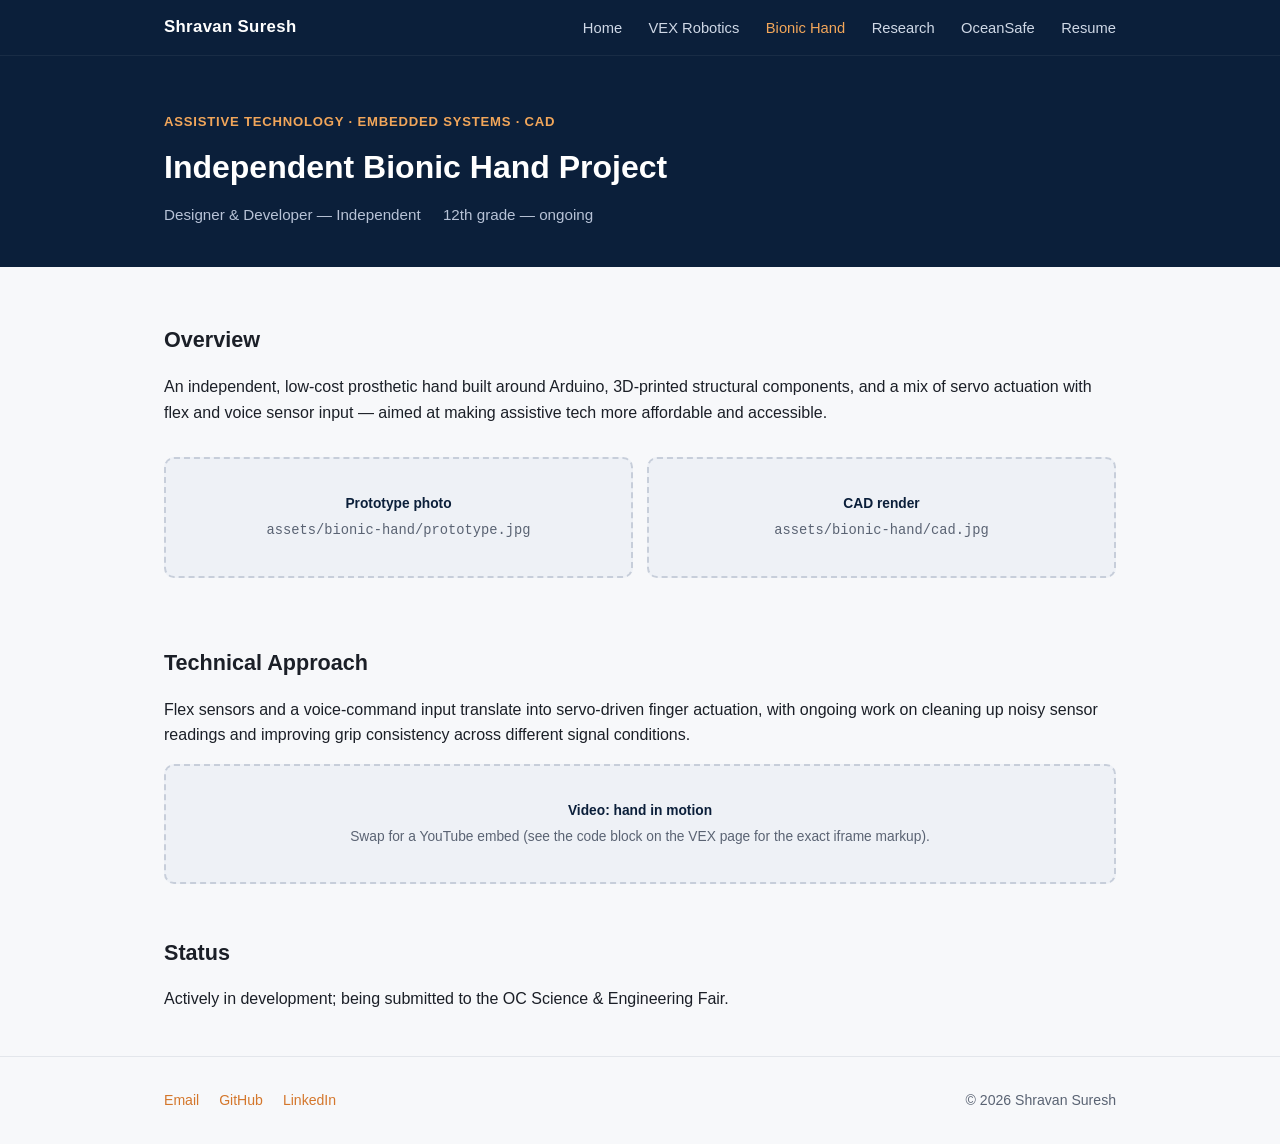
==== bionic-hand.html @ eacf4aff "Rename bionichand.html to bionic-hand.html" ====
<!DOCTYPE html>
<html lang="en">
<head>
<meta charset="UTF-8">
<meta name="viewport" content="width=device-width, initial-scale=1.0">
<title>Independent Bionic Hand Project | Shravan Suresh</title>
<link rel="stylesheet" href="style.css">
</head>
<body>

<header class="site-nav">
  <div class="wrap">
    <a class="brand" href="index.html">Shravan Suresh</a>
    <nav>
      <a href="index.html">Home</a>
      <a href="vex-robotics.html">VEX Robotics</a>
      <a href="bionic-hand.html" class="current">Bionic Hand</a>
      <a href="research.html">Research</a>
      <a href="oceansafe.html">OceanSafe</a>
      <a href="resume.pdf">Resume</a>
    </nav>
  </div>
</header>

<div class="project-hero">
  <div class="wrap">
    <div class="eyebrow">Assistive Technology · Embedded Systems · CAD</div>
    <h1>Independent Bionic Hand Project</h1>
    <div class="meta">
      <span>Designer &amp; Developer — Independent</span>
      <span>12th grade — ongoing</span>
    </div>
  </div>
</div>

<article class="wrap" style="padding-top:48px;">

  <div class="section-block">
    <h2>Overview</h2>
    <p>
      <!-- This is placeholder copy — expand with the specific technical narrative:
           what problem you're solving, what makes the sensing/control hard, and
           what you learned. See the VEX page for the level of detail to aim for. -->
      An independent, low-cost prosthetic hand built around Arduino, 3D-printed
      structural components, and a mix of servo actuation with flex and voice sensor
      input — aimed at making assistive tech more affordable and accessible.
    </p>
    <div class="media-grid">
      <div class="media-placeholder"><span class="label">Prototype photo</span><code>assets/bionic-hand/prototype.jpg</code></div>
      <div class="media-placeholder"><span class="label">CAD render</span><code>assets/bionic-hand/cad.jpg</code></div>
    </div>
  </div>

  <div class="section-block">
    <h2>Technical Approach</h2>
    <p>
      <!-- Fill in: sensor fusion approach, control loop, calibration process,
           specific engineering problems you hit (e.g. signal noise, grip force
           calibration) and how you solved them — this is the section recruiters
           actually read closely. -->
      Flex sensors and a voice-command input translate into servo-driven finger
      actuation, with ongoing work on cleaning up noisy sensor readings and improving
      grip consistency across different signal conditions.
    </p>
    <div class="media-placeholder">
      <span class="label">Video: hand in motion</span>
      Swap for a YouTube embed (see the code block on the VEX page for the exact iframe markup).
    </div>
  </div>

  <div class="section-block">
    <h2>Status</h2>
    <p>Actively in development; being submitted to the OC Science &amp; Engineering Fair.</p>
  </div>

</article>

<footer>
  <div class="wrap">
    <div>
      <a href="mailto:you@example.com">Email</a>
      <a href="https://github.com/YOUR-USERNAME">GitHub</a>
      <a href="https://linkedin.com/in/YOUR-PROFILE">LinkedIn</a>
    </div>
    <div>&copy; 2026 Shravan Suresh</div>
  </div>
</footer>

</body>
</html>
---- style.css ----
/* ============================================================
   Shravan Suresh — Portfolio Stylesheet
   Shared across all pages. Edit colors in :root to re-theme.
   ============================================================ */

:root {
  --navy: #0b1f3a;
  --navy-light: #14335c;
  --accent: #d4772c;
  --accent-light: #f2a65a;
  --bg: #f7f8fa;
  --card-bg: #ffffff;
  --text: #1b1f27;
  --text-muted: #5a6373;
  --border: #e3e6eb;
  --code-bg: #101826;
  --code-text: #d7e0ee;
  --radius: 10px;
  --max-width: 1000px;
}

* { box-sizing: border-box; }

html { scroll-behavior: smooth; }

body {
  margin: 0;
  font-family: -apple-system, BlinkMacSystemFont, "Segoe UI", Roboto, Helvetica, Arial, sans-serif;
  background: var(--bg);
  color: var(--text);
  line-height: 1.6;
}

a { color: var(--accent); text-decoration: none; }
a:hover { text-decoration: underline; }

img { max-width: 100%; display: block; }

/* ---------- Layout ---------- */

.wrap {
  max-width: var(--max-width);
  margin: 0 auto;
  padding: 0 24px;
}

section { padding: 64px 0; }
section.tight { padding: 40px 0; }

/* ---------- Nav ---------- */

header.site-nav {
  background: var(--navy);
  position: sticky;
  top: 0;
  z-index: 50;
  box-shadow: 0 1px 0 rgba(255,255,255,0.06);
}

header.site-nav .wrap {
  display: flex;
  align-items: center;
  justify-content: space-between;
  padding-top: 14px;
  padding-bottom: 14px;
}

header.site-nav .brand {
  color: #fff;
  font-weight: 700;
  font-size: 1.05rem;
  letter-spacing: 0.02em;
}
header.site-nav .brand:hover { text-decoration: none; opacity: 0.9; }

header.site-nav nav a {
  color: #cfd8e6;
  margin-left: 22px;
  font-size: 0.92rem;
  font-weight: 500;
}
header.site-nav nav a:hover { color: #fff; text-decoration: none; }
header.site-nav nav a.current { color: var(--accent-light); }

@media (max-width: 640px) {
  header.site-nav .wrap { flex-direction: column; gap: 10px; align-items: flex-start; }
  header.site-nav nav a { margin-left: 0; margin-right: 16px; }
}

/* ---------- Hero ---------- */

.hero {
  background: linear-gradient(135deg, var(--navy) 0%, var(--navy-light) 100%);
  color: #fff;
  padding: 80px 0 64px;
}
.hero h1 { font-size: 2.4rem; margin: 0 0 8px; }
.hero .role { color: var(--accent-light); font-weight: 600; font-size: 1.05rem; margin-bottom: 18px; }
.hero p.lede { max-width: 640px; color: #cfd8e6; font-size: 1.05rem; }
.hero .cta-row { margin-top: 28px; display: flex; gap: 14px; flex-wrap: wrap; }

.btn {
  display: inline-block;
  padding: 11px 20px;
  border-radius: 6px;
  font-weight: 600;
  font-size: 0.92rem;
  border: 1px solid transparent;
}
.btn.primary { background: var(--accent); color: #fff; }
.btn.primary:hover { background: var(--accent-light); text-decoration: none; }
.btn.ghost { border-color: rgba(255,255,255,0.4); color: #fff; }
.btn.ghost:hover { border-color: #fff; text-decoration: none; }

/* ---------- Project grid (index page) ---------- */

.section-heading {
  font-size: 1.5rem;
  margin-bottom: 6px;
}
.section-sub {
  color: var(--text-muted);
  margin-bottom: 32px;
  max-width: 640px;
}

.project-grid {
  display: grid;
  grid-template-columns: repeat(auto-fit, minmax(260px, 1fr));
  gap: 22px;
}

.card {
  background: var(--card-bg);
  border: 1px solid var(--border);
  border-radius: var(--radius);
  overflow: hidden;
  transition: box-shadow 0.15s ease, transform 0.15s ease;
}
.card:hover { box-shadow: 0 10px 24px rgba(11,31,58,0.08); transform: translateY(-2px); }

.card .thumb {
  height: 160px;
  background: linear-gradient(135deg, var(--navy) 0%, var(--navy-light) 100%);
  display: flex;
  align-items: center;
  justify-content: center;
  color: rgba(255,255,255,0.55);
  font-size: 0.8rem;
  text-align: center;
  padding: 12px;
}

.card .body { padding: 18px 20px 22px; }
.card h3 { margin: 0 0 6px; font-size: 1.08rem; }
.card p { color: var(--text-muted); font-size: 0.92rem; margin: 0 0 14px; }
.card .tag-row { margin-bottom: 12px; }
.tag {
  display: inline-block;
  font-size: 0.72rem;
  background: #eef1f6;
  color: var(--navy);
  padding: 3px 9px;
  border-radius: 100px;
  margin-right: 6px;
  margin-bottom: 6px;
  font-weight: 600;
}
.card .status {
  font-size: 0.72rem;
  font-weight: 700;
  text-transform: uppercase;
  letter-spacing: 0.04em;
  color: var(--accent);
}

/* ---------- Project detail pages ---------- */

.project-hero {
  background: var(--navy);
  color: #fff;
  padding: 56px 0 40px;
}
.project-hero .eyebrow { color: var(--accent-light); font-weight: 700; font-size: 0.82rem; text-transform: uppercase; letter-spacing: 0.06em; margin-bottom: 10px; }
.project-hero h1 { margin: 0 0 10px; font-size: 2rem; }
.project-hero .meta { color: #b7c2d6; font-size: 0.95rem; }
.project-hero .meta span { margin-right: 18px; }

.stat-row {
  display: grid;
  grid-template-columns: repeat(auto-fit, minmax(150px, 1fr));
  gap: 14px;
  margin-top: 28px;
}
.stat-box {
  background: rgba(255,255,255,0.06);
  border: 1px solid rgba(255,255,255,0.12);
  border-radius: var(--radius);
  padding: 14px 16px;
}
.stat-box .num { font-size: 1.35rem; font-weight: 700; color: var(--accent-light); }
.stat-box .label { font-size: 0.78rem; color: #cfd8e6; }

article h2 {
  font-size: 1.35rem;
  margin: 0 0 6px;
  padding-top: 8px;
}
article h3 {
  font-size: 1.08rem;
  margin: 24px 0 8px;
}
article p { color: var(--text); }
article .section-block { margin-bottom: 44px; }

/* Image / video placeholders — swap these divs for real <img>/<iframe> tags */
.media-placeholder {
  border: 2px dashed #c7ceda;
  border-radius: var(--radius);
  background: #eef1f6;
  color: var(--text-muted);
  padding: 34px 20px;
  text-align: center;
  font-size: 0.86rem;
  margin: 16px 0;
}
.media-placeholder .label {
  font-weight: 700;
  color: var(--navy);
  display: block;
  margin-bottom: 4px;
}
.media-grid {
  display: grid;
  grid-template-columns: repeat(auto-fit, minmax(220px, 1fr));
  gap: 14px;
}

/* Code blocks */
pre.code {
  background: var(--code-bg);
  color: var(--code-text);
  padding: 18px 20px;
  border-radius: var(--radius);
  overflow-x: auto;
  font-size: 0.85rem;
  line-height: 1.5;
}
pre.code code { font-family: "SFMono-Regular", Consolas, "Liberation Mono", Menlo, monospace; }
.code-caption {
  font-size: 0.8rem;
  color: var(--text-muted);
  margin-top: -8px;
  margin-bottom: 18px;
}

/* Tables */
table.test-table {
  width: 100%;
  border-collapse: collapse;
  margin: 12px 0 20px;
  font-size: 0.9rem;
}
table.test-table th, table.test-table td {
  border: 1px solid var(--border);
  padding: 8px 12px;
  text-align: left;
}
table.test-table th { background: #eef1f6; }

ul.clean { padding-left: 20px; }
ul.clean li { margin-bottom: 6px; }

.callout {
  border-left: 4px solid var(--accent);
  background: #fff6ec;
  padding: 14px 18px;
  border-radius: 0 var(--radius) var(--radius) 0;
  font-size: 0.92rem;
  margin: 18px 0;
}

/* ---------- Footer ---------- */

footer {
  border-top: 1px solid var(--border);
  padding: 32px 0;
  color: var(--text-muted);
  font-size: 0.88rem;
  margin-top: 40px;
}
footer .wrap { display: flex; justify-content: space-between; flex-wrap: wrap; gap: 10px; }
footer a { margin-right: 16px; }
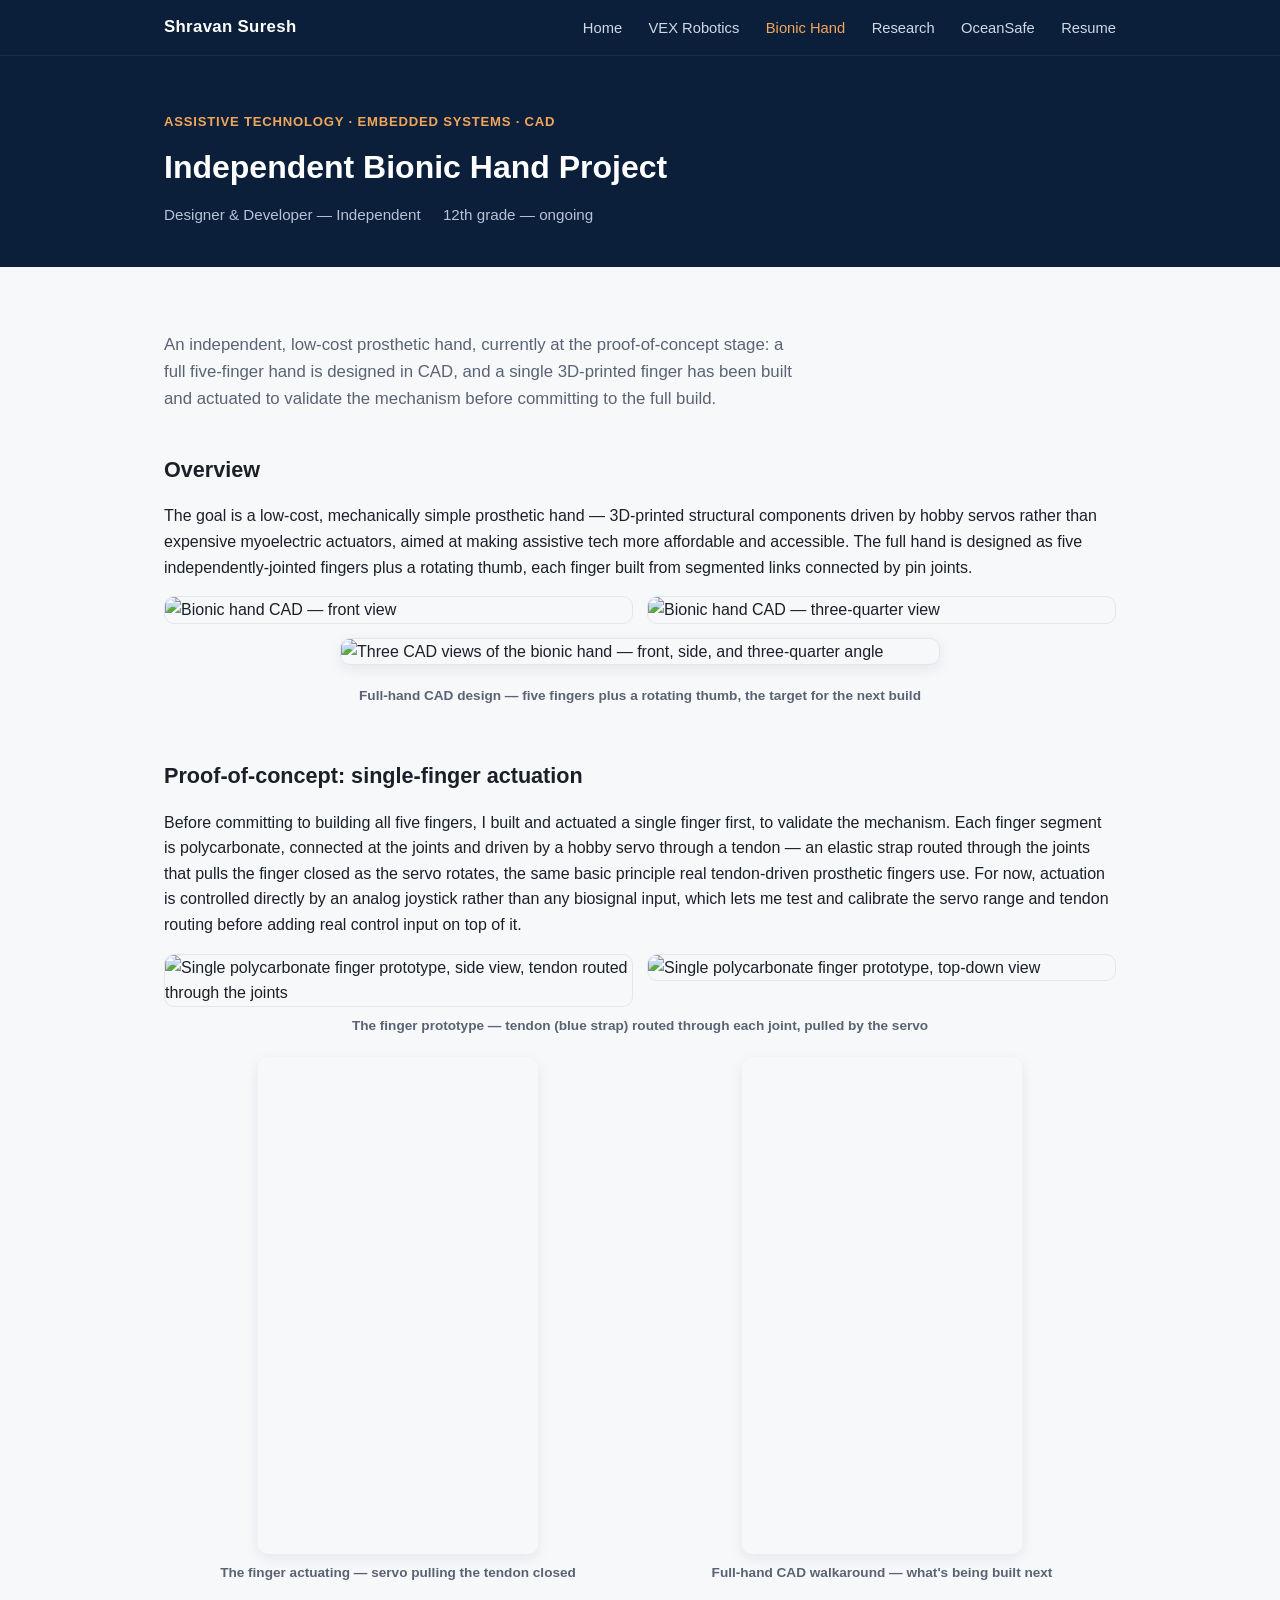
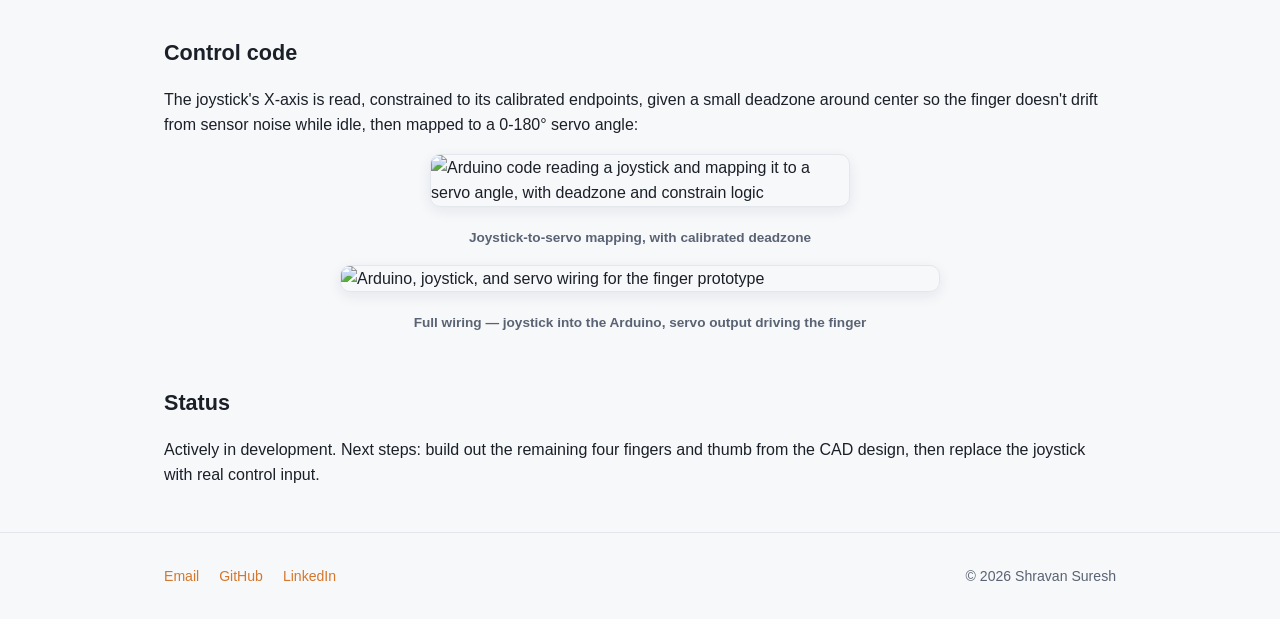
==== commit 395ba4c1: "Rename bionichand (1).html to bionic-hand.html" ====
--- a/bionic-hand.html
+++ b/bionic-hand.html
@@ -35,42 +35,79 @@
 
 <article class="wrap" style="padding-top:48px;">
 
+  <p class="section-sub" style="font-size:1.05rem;">
+    An independent, low-cost prosthetic hand, currently at the proof-of-concept stage: a full
+    five-finger hand is designed in CAD, and a single 3D-printed finger has been built and actuated
+    to validate the mechanism before committing to the full build.
+  </p>
+
   <div class="section-block">
     <h2>Overview</h2>
     <p>
-      <!-- This is placeholder copy — expand with the specific technical narrative:
-           what problem you're solving, what makes the sensing/control hard, and
-           what you learned. See the VEX page for the level of detail to aim for. -->
-      An independent, low-cost prosthetic hand built around Arduino, 3D-printed
-      structural components, and a mix of servo actuation with flex and voice sensor
-      input — aimed at making assistive tech more affordable and accessible.
+      The goal is a low-cost, mechanically simple prosthetic hand — 3D-printed structural components
+      driven by hobby servos rather than expensive myoelectric actuators, aimed at making assistive
+      tech more affordable and accessible. The full hand is designed as five independently-jointed
+      fingers plus a rotating thumb, each finger built from segmented links connected by pin joints.
     </p>
     <div class="media-grid">
-      <div class="media-placeholder"><span class="label">Prototype photo</span><code>assets/bionic-hand/prototype.jpg</code></div>
-      <div class="media-placeholder"><span class="label">CAD render</span><code>assets/bionic-hand/cad.jpg</code></div>
+      <div><img src="assets/bionic-hand/cad-front.jpg" alt="Bionic hand CAD — front view"></div>
+      <div><img src="assets/bionic-hand/cad-angle.jpg" alt="Bionic hand CAD — three-quarter view"></div>
+    </div>
+    <img class="doc-shot wide" style="margin-top:14px;" src="assets/bionic-hand/cad-composite.jpg" alt="Three CAD views of the bionic hand — front, side, and three-quarter angle">
+    <p class="photo-caption">Full-hand CAD design — five fingers plus a rotating thumb, the target for the next build</p>
+  </div>
+
+  <div class="section-block">
+    <h2>Proof-of-concept: single-finger actuation</h2>
+    <p>
+      Before committing to building all five fingers, I built and actuated a single finger first, to
+      validate the mechanism. Each finger segment is polycarbonate, connected at the joints and driven
+      by a hobby servo through a tendon — an elastic strap routed through the joints that pulls the
+      finger closed as the servo rotates, the same basic principle real tendon-driven prosthetic
+      fingers use. For now, actuation is controlled directly by an analog joystick rather than any
+      biosignal input, which lets me test and calibrate the servo range and tendon routing before
+      adding real control input on top of it.
+    </p>
+    <div class="media-grid">
+      <div><img src="assets/bionic-hand/finger-side.jpg" alt="Single polycarbonate finger prototype, side view, tendon routed through the joints"></div>
+      <div><img src="assets/bionic-hand/finger-top.jpg" alt="Single polycarbonate finger prototype, top-down view"></div>
+    </div>
+    <p class="photo-caption">The finger prototype — tendon (blue strap) routed through each joint, pulled by the servo</p>
+    <div style="display:grid;grid-template-columns:repeat(auto-fit,minmax(220px,1fr));gap:16px;margin:20px 0 6px;">
+      <div>
+        <div style="max-width:280px;margin:0 auto;aspect-ratio:9/16;border-radius:var(--radius);overflow:hidden;box-shadow:0 4px 14px rgba(11,31,58,0.08);">
+          <iframe src="https://www.youtube.com/embed/4GLsw-PHpDg" style="width:100%;height:100%;border:0;" allowfullscreen></iframe>
+        </div>
+        <p class="photo-caption">The finger actuating — servo pulling the tendon closed</p>
+      </div>
+      <div>
+        <div style="max-width:280px;margin:0 auto;aspect-ratio:9/16;border-radius:var(--radius);overflow:hidden;box-shadow:0 4px 14px rgba(11,31,58,0.08);">
+          <iframe src="https://www.youtube.com/embed/vdRHZmtfcJU" style="width:100%;height:100%;border:0;" allowfullscreen></iframe>
+        </div>
+        <p class="photo-caption">Full-hand CAD walkaround — what's being built next</p>
+      </div>
     </div>
   </div>
 
   <div class="section-block">
-    <h2>Technical Approach</h2>
+    <h2>Control code</h2>
     <p>
-      <!-- Fill in: sensor fusion approach, control loop, calibration process,
-           specific engineering problems you hit (e.g. signal noise, grip force
-           calibration) and how you solved them — this is the section recruiters
-           actually read closely. -->
-      Flex sensors and a voice-command input translate into servo-driven finger
-      actuation, with ongoing work on cleaning up noisy sensor readings and improving
-      grip consistency across different signal conditions.
+      The joystick's X-axis is read, constrained to its calibrated endpoints, given a small deadzone
+      around center so the finger doesn't drift from sensor noise while idle, then mapped to a 0-180°
+      servo angle:
     </p>
-    <div class="media-placeholder">
-      <span class="label">Video: hand in motion</span>
-      Swap for a YouTube embed (see the code block on the VEX page for the exact iframe markup).
-    </div>
+    <img class="doc-shot" src="assets/bionic-hand/servo-code.jpg" alt="Arduino code reading a joystick and mapping it to a servo angle, with deadzone and constrain logic">
+    <p class="photo-caption">Joystick-to-servo mapping, with calibrated deadzone</p>
+    <img class="doc-shot wide" style="margin-top:16px;" src="assets/bionic-hand/finger-wiring.jpg" alt="Arduino, joystick, and servo wiring for the finger prototype">
+    <p class="photo-caption">Full wiring — joystick into the Arduino, servo output driving the finger</p>
   </div>
 
   <div class="section-block">
     <h2>Status</h2>
-    <p>Actively in development; being submitted to the OC Science &amp; Engineering Fair.</p>
+    <p>
+      Actively in development. Next steps: build out the remaining four fingers and thumb from the
+      CAD design, then replace the joystick with real control input.
+    </p>
   </div>
 
 </article>
--- a/style.css
+++ b/style.css
@@ -235,6 +235,133 @@
   grid-template-columns: repeat(auto-fit, minmax(220px, 1fr));
   gap: 14px;
 }
+.media-grid img { border: 1px solid var(--border); border-radius: var(--radius); }
+
+/* Italicized transition line bridging into a section — explains what's coming and why */
+.transition {
+  font-size: 0.94rem;
+  color: var(--text-muted);
+  font-style: italic;
+  border-left: 3px solid var(--accent-light);
+  padding-left: 14px;
+  margin: 0 0 20px;
+}
+
+/* Constrained "document page" screenshots — keeps tall portrait notebook scans from
+   dominating the page / forcing long scrolls, while staying legible via lightbox-free zoom */
+.doc-shot {
+  max-width: 420px;
+  margin: 8px auto 20px;
+  display: block;
+  border: 1px solid var(--border);
+  border-radius: var(--radius);
+  box-shadow: 0 4px 14px rgba(11,31,58,0.08);
+}
+.doc-shot.wide { max-width: 600px; }
+
+/* Two-up photo placeholders (team headshots, award photos) */
+.duo-grid {
+  display: grid;
+  grid-template-columns: repeat(2, minmax(150px, 240px));
+  gap: 20px;
+  justify-content: center;
+  margin: 18px 0 6px;
+}
+.duo-grid .media-placeholder {
+  aspect-ratio: 4 / 5;
+  display: flex;
+  align-items: center;
+  justify-content: center;
+  margin: 0;
+}
+.photo-caption {
+  text-align: center;
+  font-size: 0.85rem;
+  color: var(--text-muted);
+  font-weight: 600;
+  margin: 8px 0 0;
+}
+
+/* Award badge grid — compact stat cards instead of a long bullet list */
+.badge-grid {
+  display: grid;
+  grid-template-columns: repeat(3, 1fr);
+  gap: 12px;
+  margin: 14px 0 26px;
+}
+@media (max-width: 600px) {
+  .badge-grid { grid-template-columns: repeat(2, 1fr); }
+}
+.badge {
+  background: #eef1f6;
+  border-radius: 8px;
+  padding: 16px 10px;
+  text-align: center;
+  font-size: 0.82rem;
+  font-weight: 600;
+  color: var(--navy);
+  line-height: 1.3;
+}
+.badge .badge-num {
+  display: block;
+  font-size: 1.5rem;
+  font-weight: 800;
+  color: var(--accent);
+  margin-bottom: 2px;
+}
+
+/* Robot history — compact 2x2 photo groups, one per season, so 4 seasons fit without
+   turning into an endless scroll */
+.season-grid {
+  display: grid;
+  grid-template-columns: repeat(auto-fit, minmax(190px, 1fr));
+  gap: 24px;
+}
+.season-photos {
+  display: grid;
+  grid-template-columns: repeat(2, 1fr);
+  gap: 6px;
+}
+.season-photos .media-placeholder {
+  aspect-ratio: 1 / 1;
+  padding: 8px 6px;
+  font-size: 0.68rem;
+  display: flex;
+  align-items: center;
+  justify-content: center;
+  margin: 0;
+}
+.season-caption {
+  text-align: center;
+  font-weight: 700;
+  color: var(--navy);
+  margin-top: 10px;
+  font-size: 0.88rem;
+}
+
+/* GitHub repo link pill — used on Research page project headers */
+.repo-link {
+  display: inline-flex;
+  align-items: center;
+  gap: 6px;
+  font-size: 0.85rem;
+  font-weight: 600;
+  color: var(--navy);
+  background: #eef1f6;
+  padding: 8px 14px;
+  border-radius: 100px;
+  margin: 4px 0 20px;
+}
+.repo-link:hover { background: #e3e6eb; text-decoration: none; }
+
+.status-line {
+  font-size: 0.82rem;
+  font-weight: 700;
+  text-transform: uppercase;
+  letter-spacing: 0.04em;
+  color: var(--accent);
+  margin: -4px 0 14px;
+}
 
 /* Code blocks */
 pre.code {
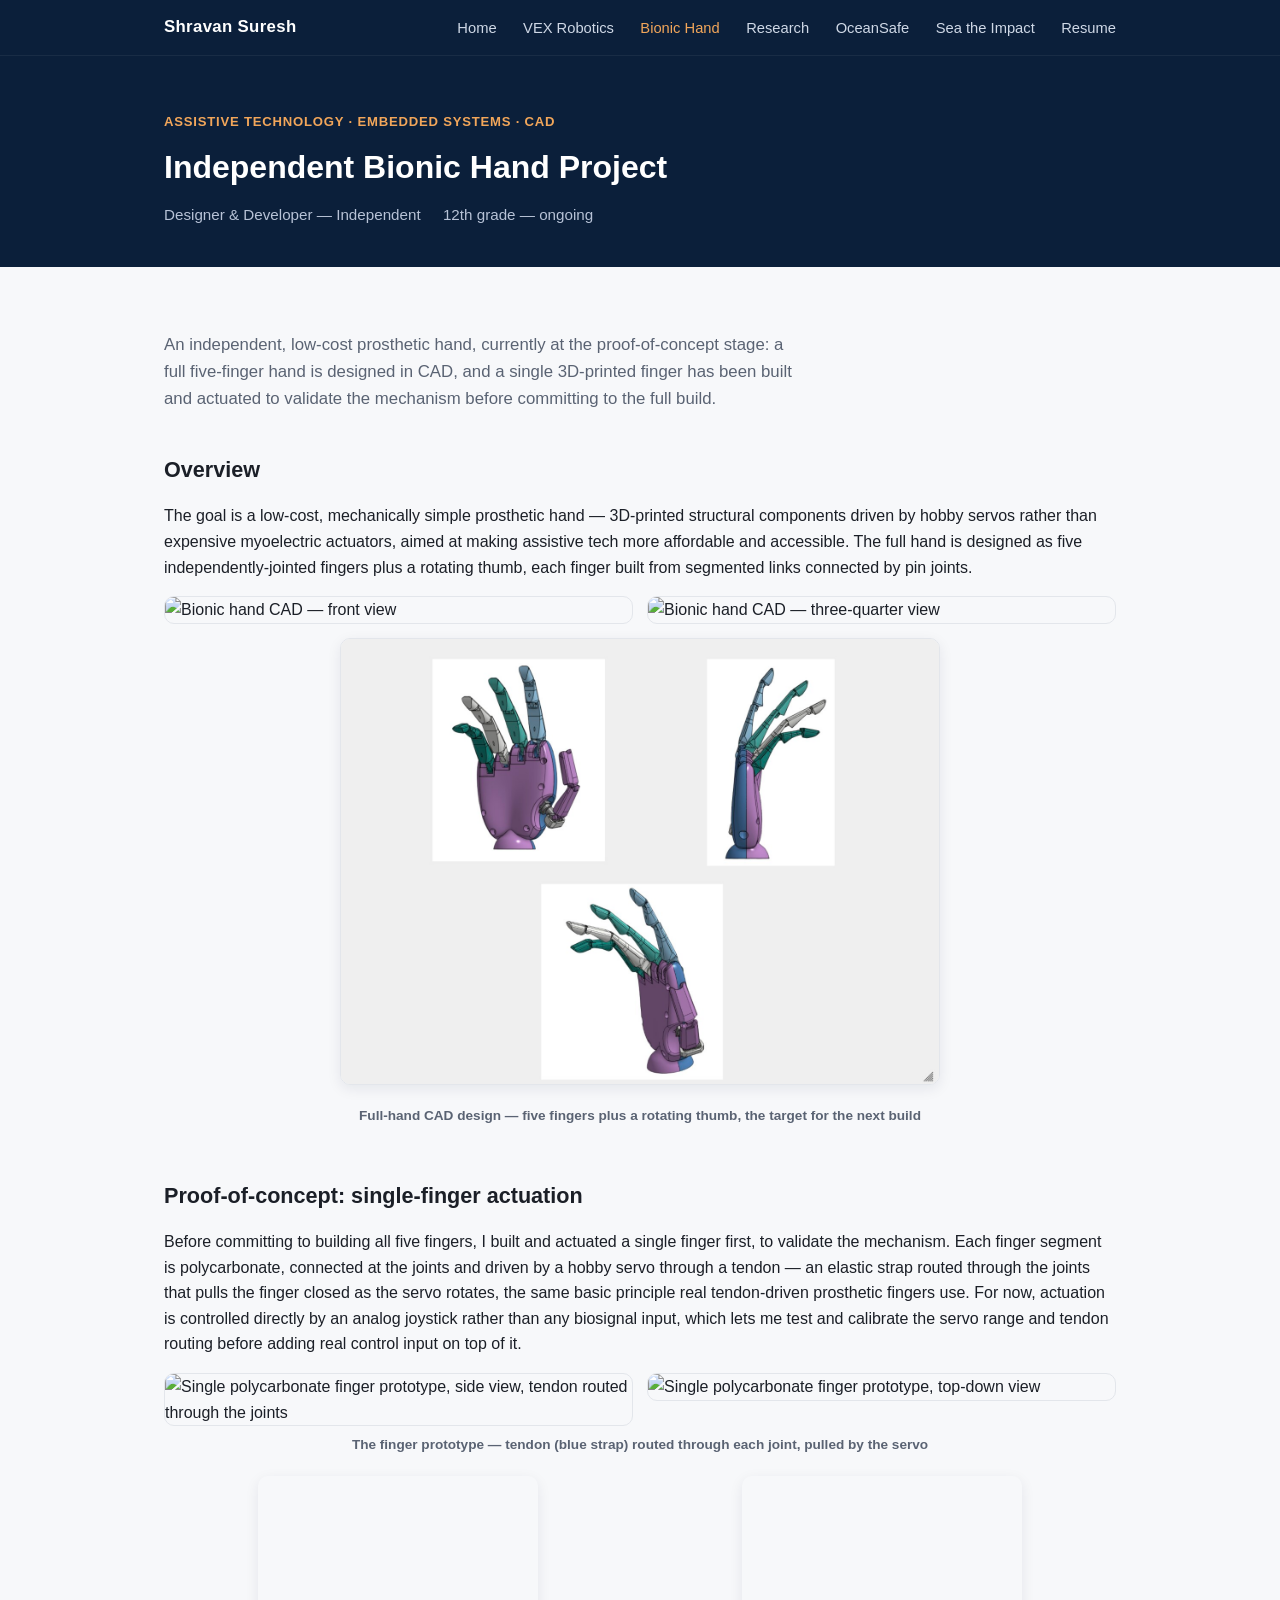
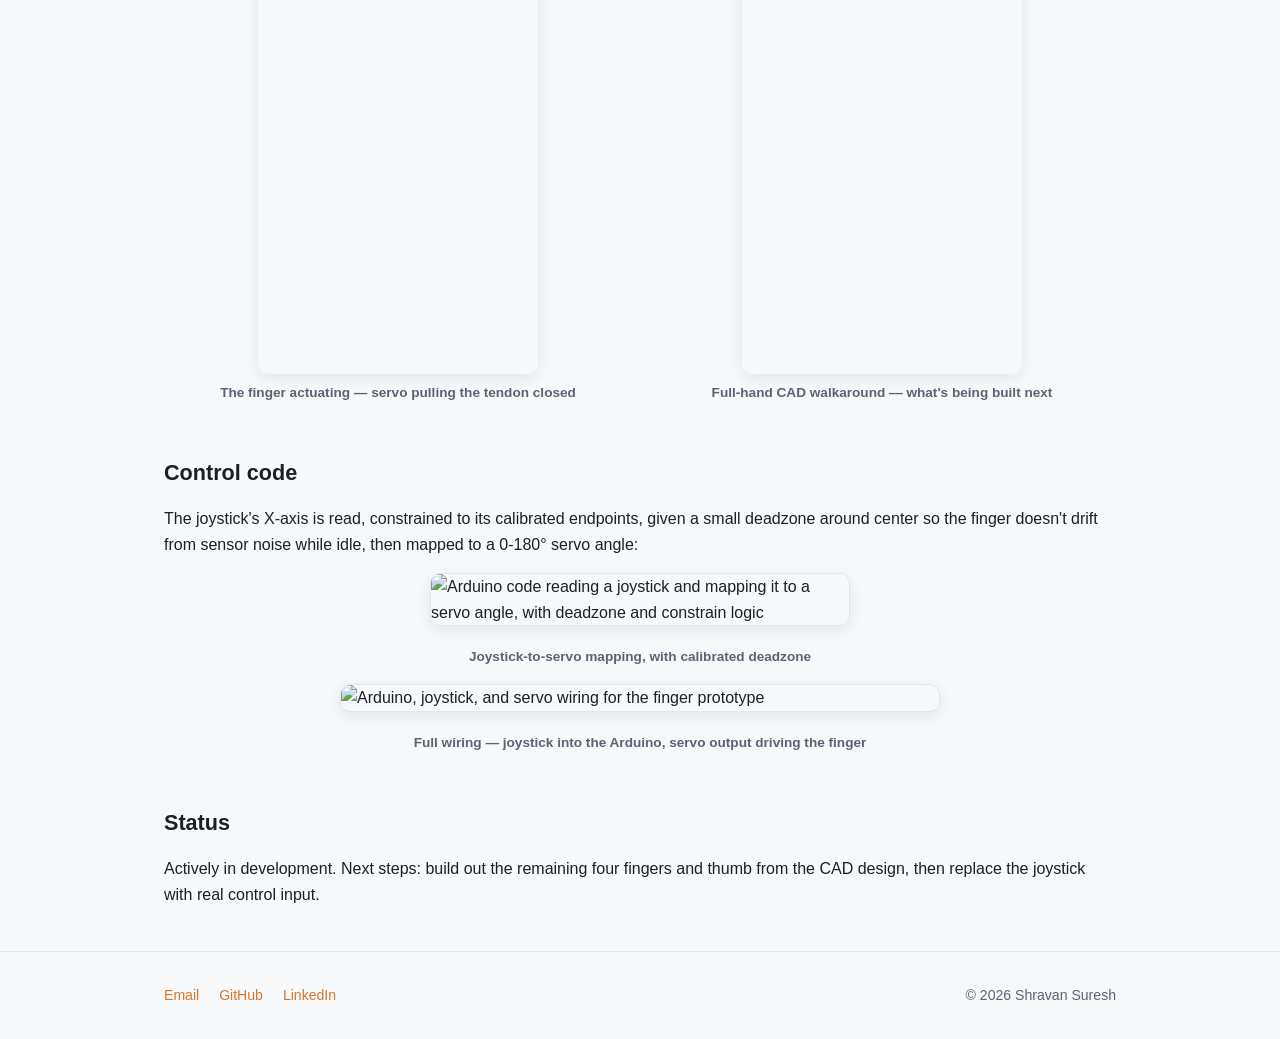
==== commit 34fcfd99: "Update bionic-hand.html" ====
--- a/bionic-hand.html
+++ b/bionic-hand.html
@@ -17,6 +17,7 @@
       <a href="bionic-hand.html" class="current">Bionic Hand</a>
       <a href="research.html">Research</a>
       <a href="oceansafe.html">OceanSafe</a>
+      <a href="sea-the-impact.html">Sea the Impact</a>
       <a href="resume.pdf">Resume</a>
     </nav>
   </div>
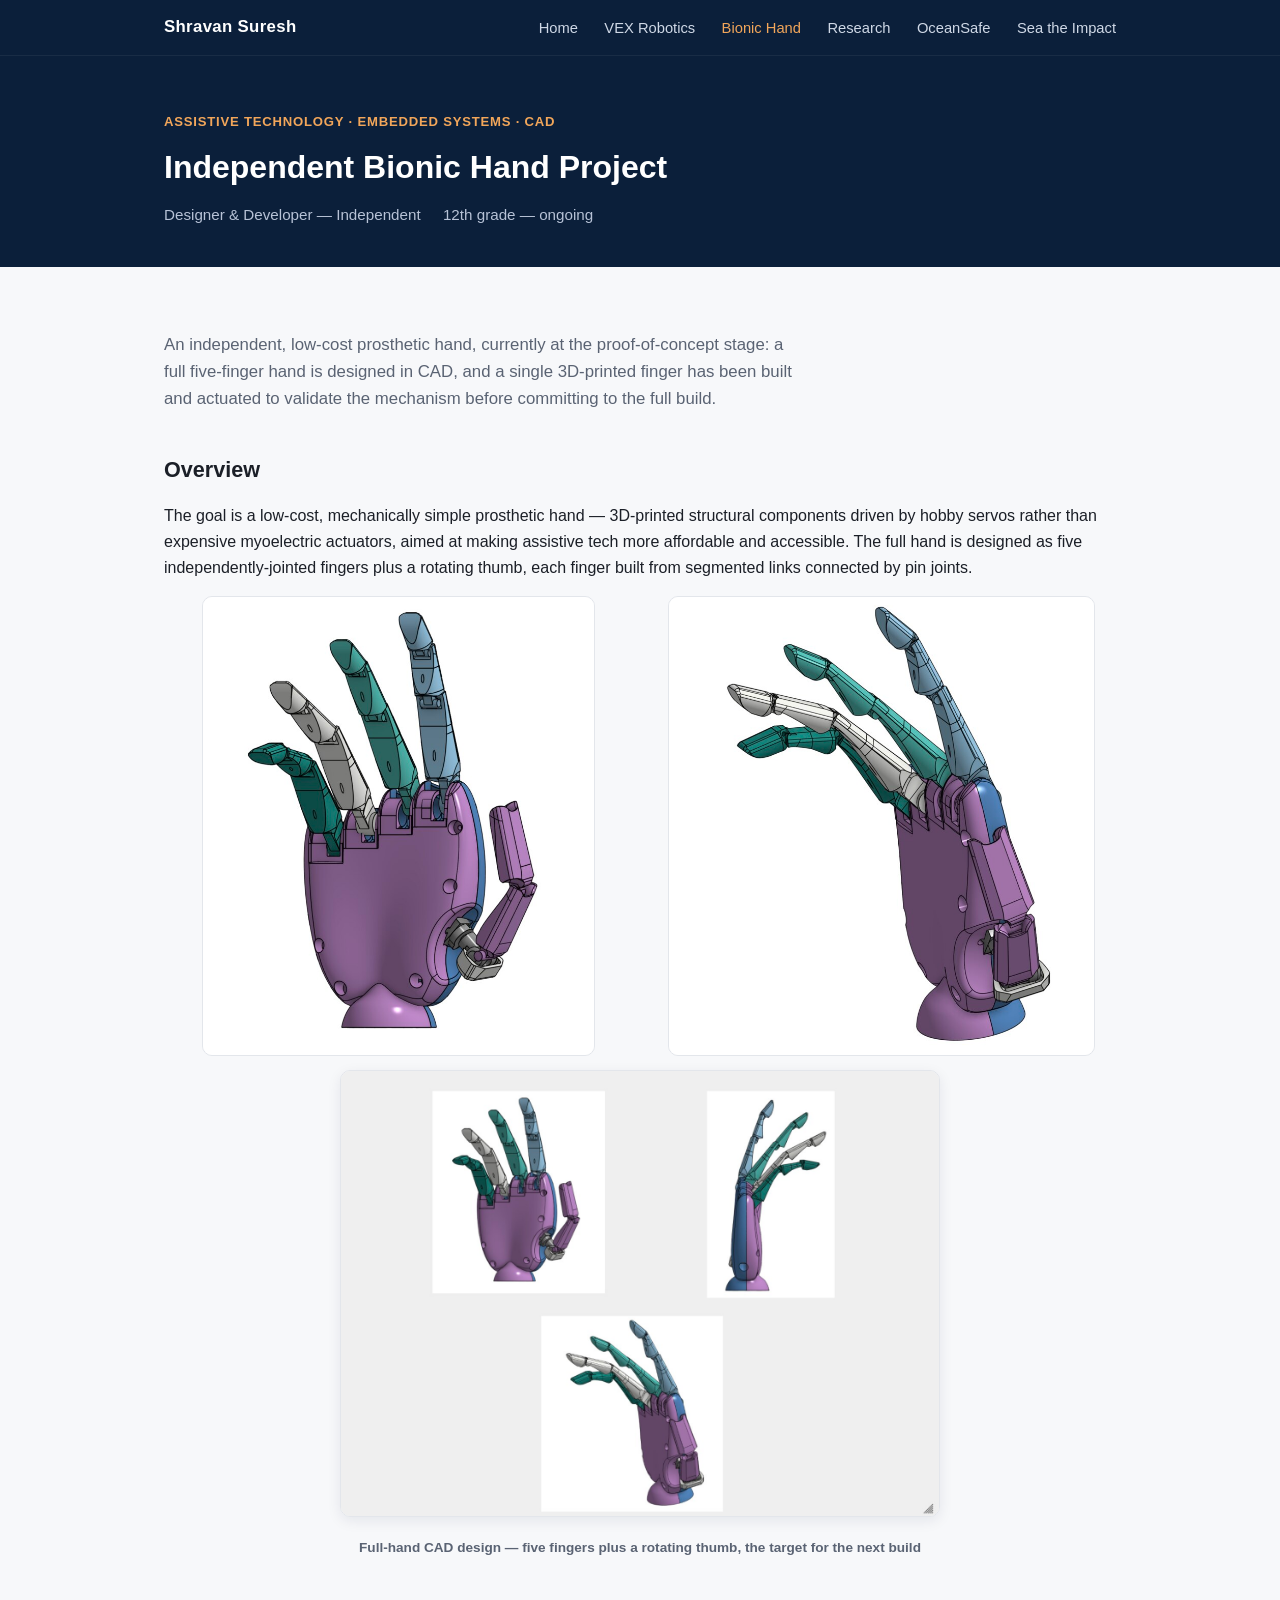
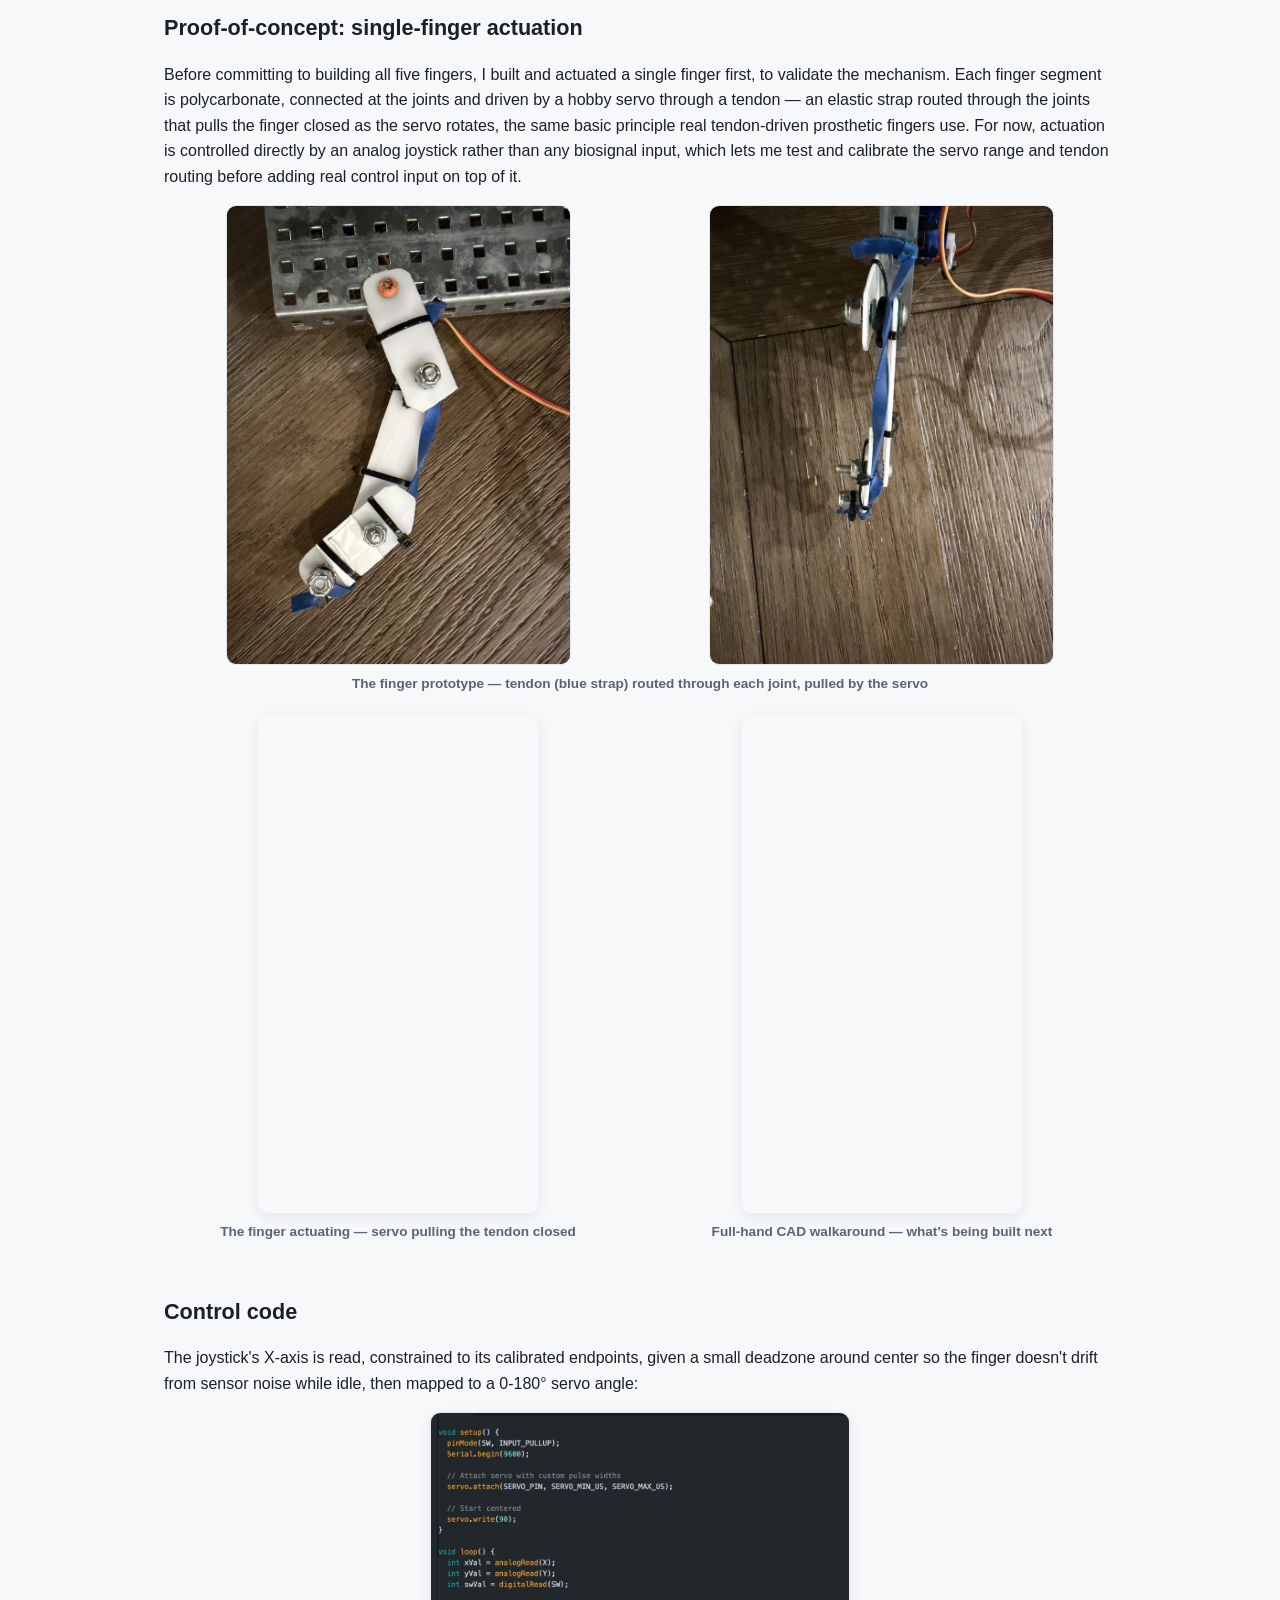
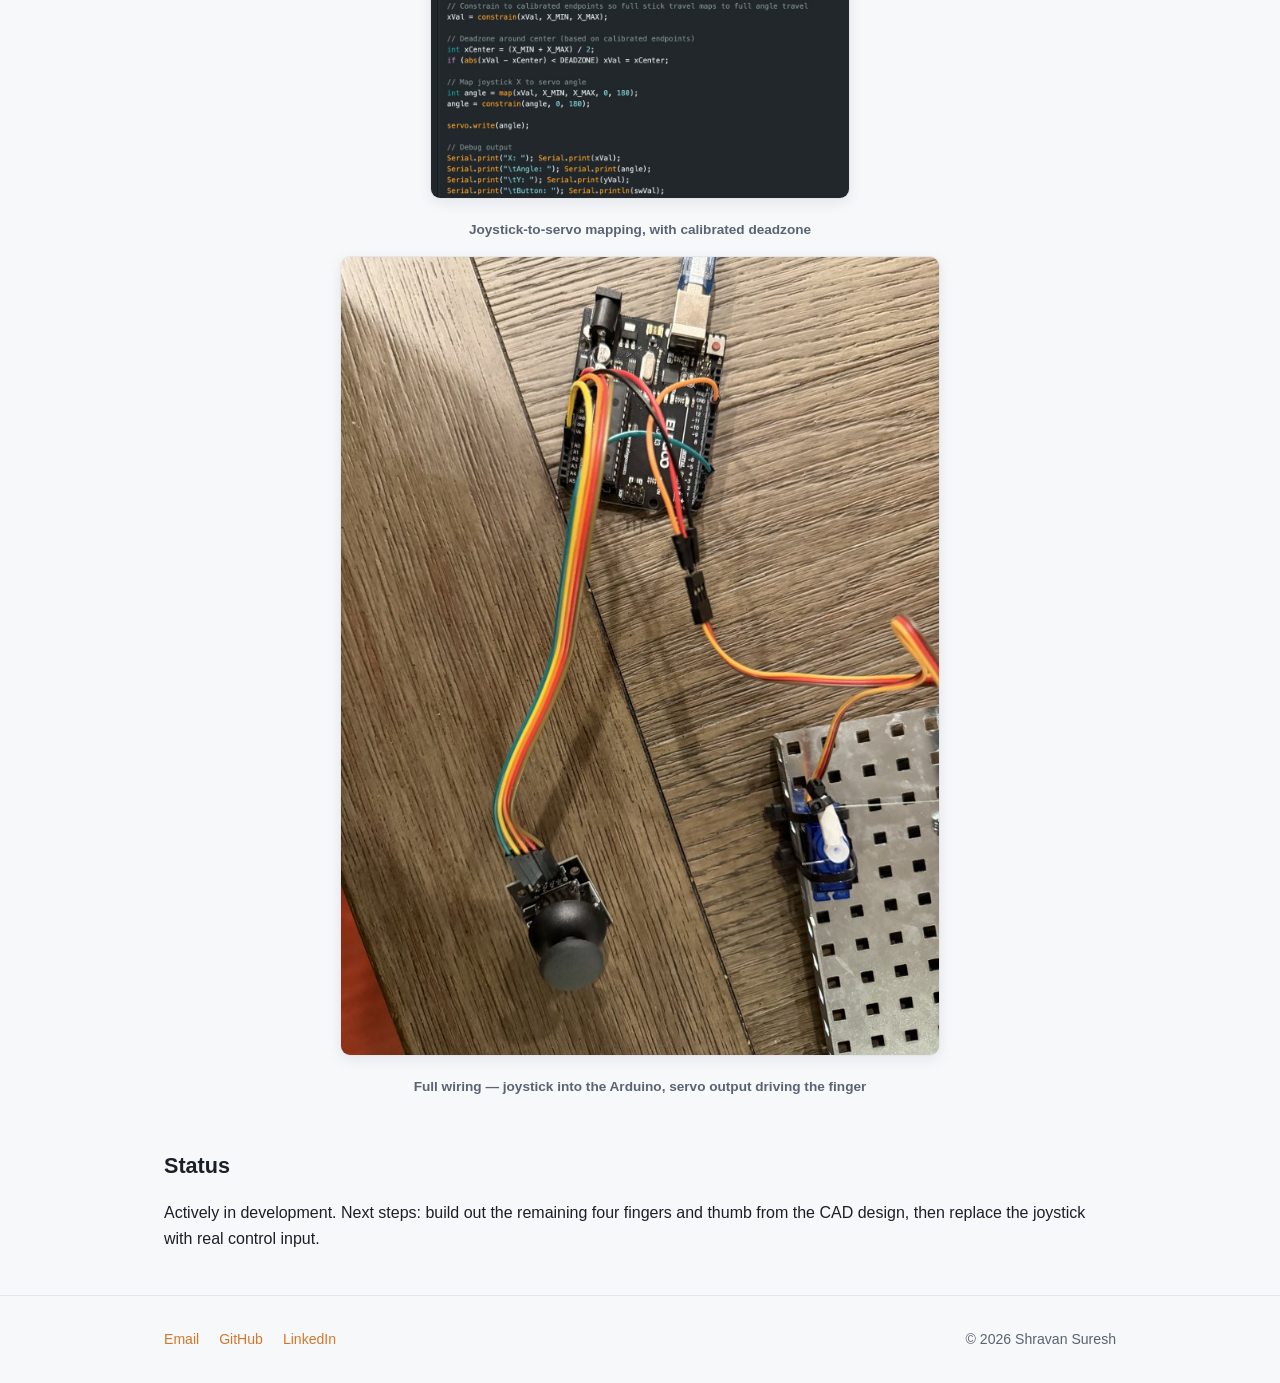
==== commit ecfbd41f: "Update bionic-hand.html" ====
--- a/bionic-hand.html
+++ b/bionic-hand.html
@@ -18,7 +18,6 @@
       <a href="research.html">Research</a>
       <a href="oceansafe.html">OceanSafe</a>
       <a href="sea-the-impact.html">Sea the Impact</a>
-      <a href="resume.pdf">Resume</a>
     </nav>
   </div>
 </header>
--- a/style.css
+++ b/style.css
@@ -235,7 +235,7 @@
   grid-template-columns: repeat(auto-fit, minmax(220px, 1fr));
   gap: 14px;
 }
-.media-grid img { border: 1px solid var(--border); border-radius: var(--radius); }
+.media-grid img { border: 1px solid var(--border); border-radius: var(--radius); max-height: 460px; margin: 0 auto; }
 
 /* Italicized transition line bridging into a section — explains what's coming and why */
 .transition {
@@ -258,6 +258,8 @@
   box-shadow: 0 4px 14px rgba(11,31,58,0.08);
 }
 .doc-shot.wide { max-width: 600px; }
+/* Narrower cap for tall portrait phone photos, so they don't dominate the page vertically */
+.doc-shot.portrait { max-width: 300px; }
 
 /* Two-up photo placeholders (team headshots, award photos) */
 .duo-grid {
